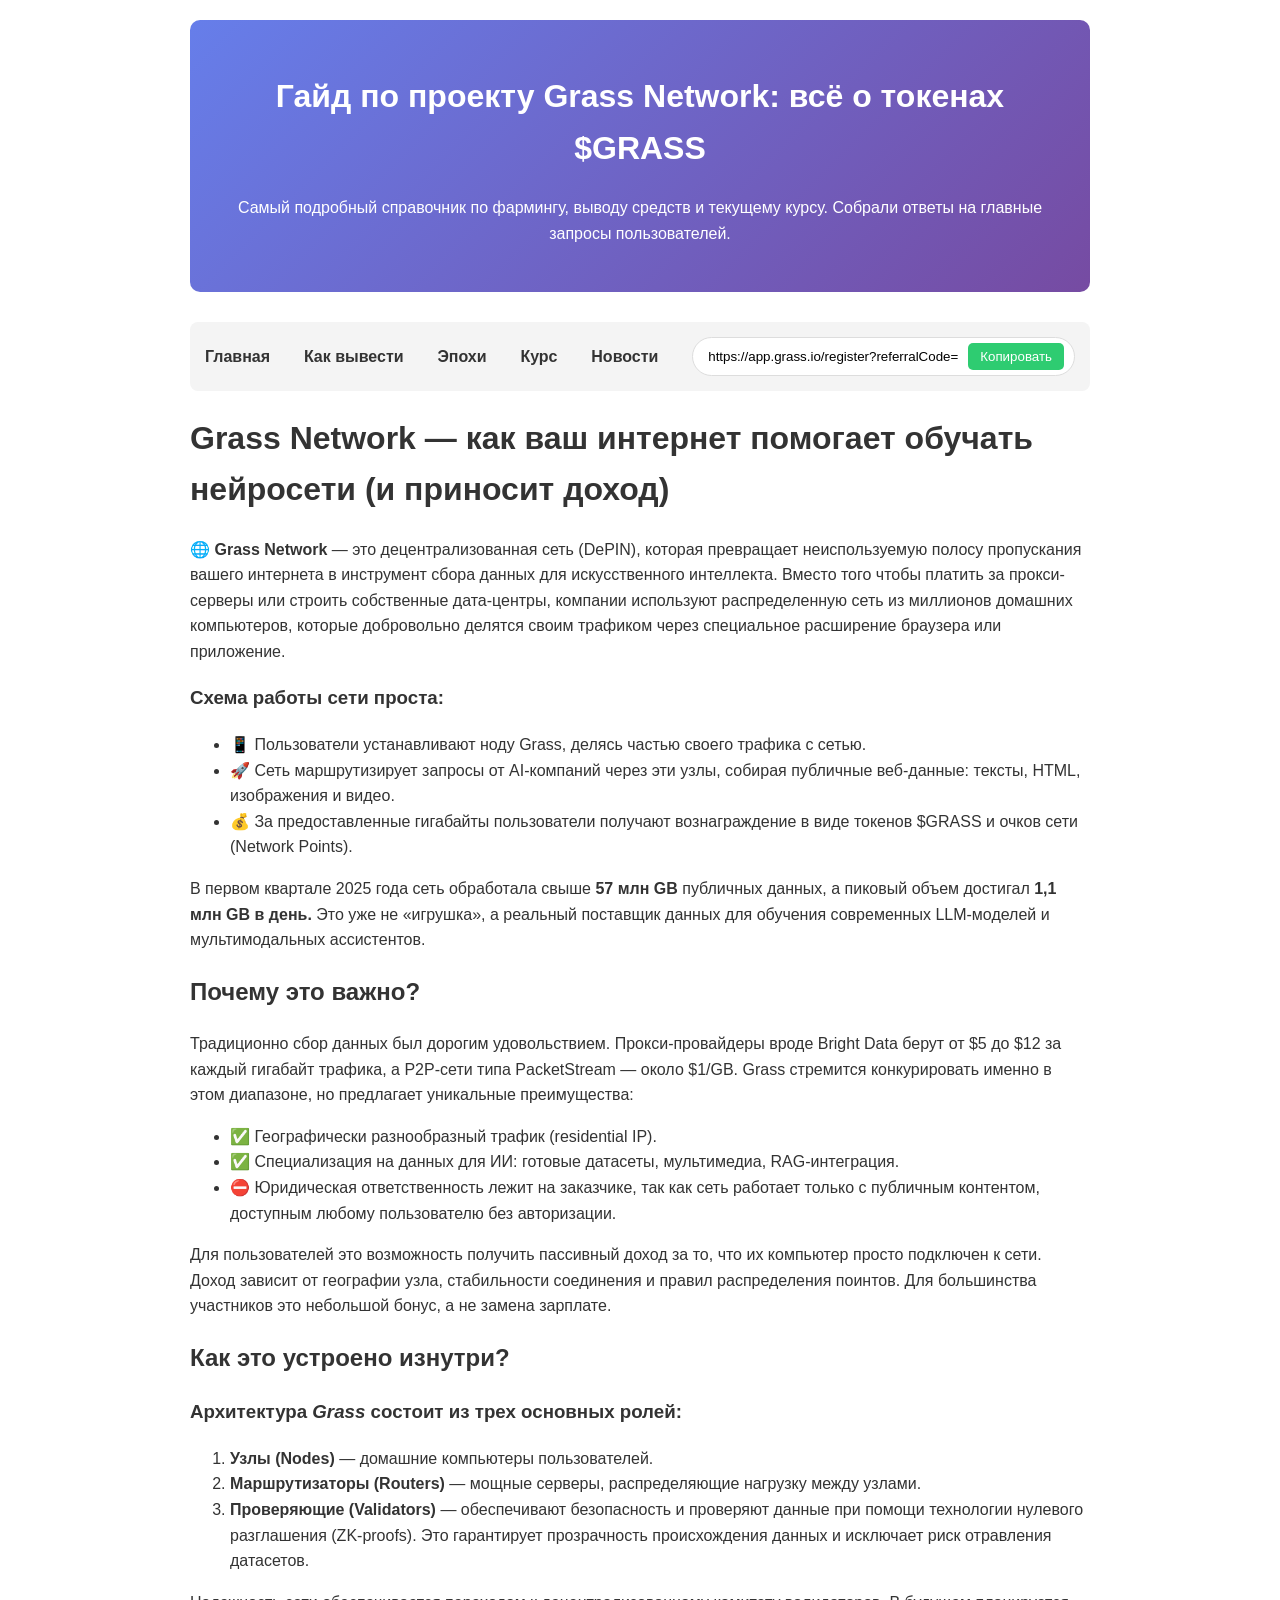
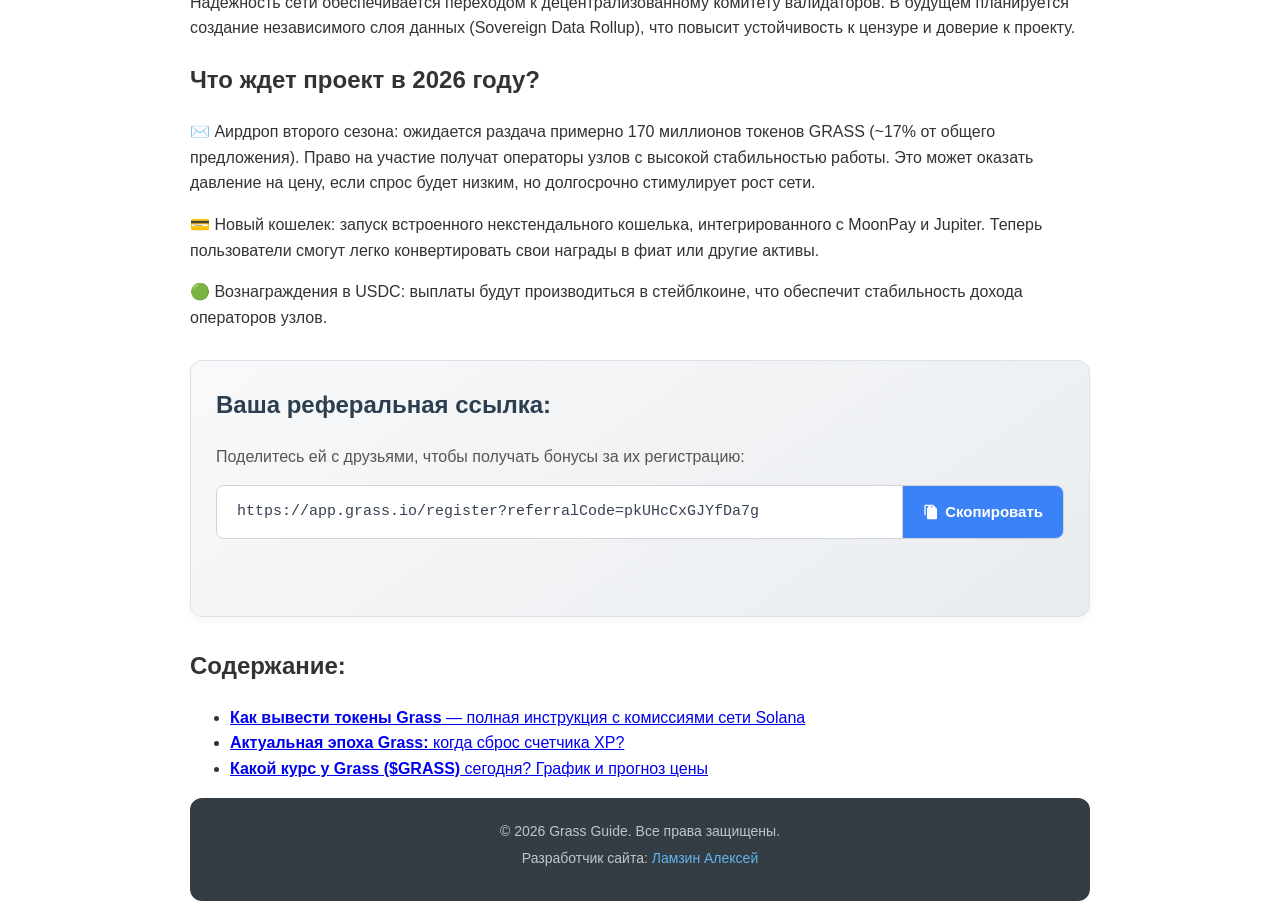
==== index.html @ 60b37aaf "Update index.html" ====
<!DOCTYPE html>
<html lang="ru">

<head>
    <meta charset="UTF-8">
    <meta name="google-site-verification" content="DreIq49ayPPqRNMv5y6Lme8d45ZgLvX6Es7sMyQ9TEw" />
    <meta name="viewport" content="width=device-width, initial-scale=1" />
    <meta name="description"
        content="Как вывести токены Grass ($GRASS), актуальная эпоха, курс монеты и свежие новости проекта. Подробный гайд с инструкциями.">
    <link rel="canonical" href="https://Laracoper.github.io/grass-guide/index.html">
    <!-- Open Graph / Facebook -->
    <meta property="og:type" content="website">
    <meta property="og:url" content="https://github.com/Laracoper/grass-guide.git/">
    <meta property="og:title" content="Grass Network: Полное руководство по токену GRASS">
    <meta property="og:image" content="./img/logo.png"> <!-- Убедитесь, что путь верный -->

    <!-- Twitter -->
    <meta property="twitter:card" content="summary_large_image">
    <meta property="twitter:url" content="https://github.com/Laracoper/grass-guide.git/">
    <meta property="twitter:title" content="Grass Network: Полное руководство по токену GRASS">
    <meta property="twitter:image" content="./img/logo.png">
    <title>Grass Network — как ваш интернет помогает обучать нейросети (и приносит доход)</title>
    <link rel="shortcut icon" href="img/icons/link-img.png" type="image/x-icon">
    <link rel="stylesheet" href="style.css">
</head>

<body>

    <!-- Хедер с логотипом -->
    <div class="hero-banner">
        <h1>Гайд по проекту Grass Network: всё о токенах $GRASS</h1>
        <p>Самый подробный справочник по фармингу, выводу средств и текущему курсу. Собрали ответы на главные запросы
            пользователей.</p>

    </div>

    <nav>
        <a href="/">Главная</a>
        <a href="how-to-withdraw.html">Как вывести</a>
        <a href="current-epoch.html">Эпохи</a>
        <a href="grass-rate.html">Курс</a>
        <a href="news.html">Новости</a>

        <div class="ref-nav-block">
            <input type="text" id="nav-ref-link-news" value="https://app.grass.io/register?referralCode=pkUHcCxGJYfDa7g"
                readonly>
            <button class="copy-btn-small" onclick="copyNewsRef()">Копировать</button>
        </div>
    </nav>

    <!-- контент -->
    <h1> Grass Network — как ваш интернет помогает обучать нейросети (и приносит доход)</h1>
    <p>🌐 <b>Grass Network</b> — это децентрализованная сеть (DePIN), которая превращает неиспользуемую полосу
        пропускания вашего интернета в инструмент сбора данных для искусственного интеллекта. Вместо того чтобы платить
        за прокси-серверы или строить собственные дата-центры, компании используют распределенную сеть из миллионов
        домашних компьютеров, которые добровольно делятся своим трафиком через специальное расширение браузера или
        приложение.</p>
    <h3>Схема работы сети проста:</h3>
    <ul>
        <li>📱 Пользователи устанавливают ноду Grass, делясь частью своего трафика с сетью.</li>
        <li>🚀 Сеть маршрутизирует запросы от AI-компаний через эти узлы, собирая публичные веб-данные: тексты, HTML,
            изображения и видео.</li>
        <li>💰 За предоставленные гигабайты пользователи получают вознаграждение в виде токенов $GRASS и очков сети
            (Network Points).</li>
    </ul>
    <p>В первом квартале 2025 года сеть обработала свыше <b>57 млн GB</b> публичных данных, а пиковый объем достигал
        <b>1,1 млн GB
            в день.</b> Это уже не «игрушка», а реальный поставщик данных для обучения современных LLM-моделей и
        мультимодальных
        ассистентов.
    </p>

    <h2>Почему это важно?</h2>
    <p>Традиционно сбор данных был дорогим удовольствием. Прокси-провайдеры вроде Bright Data берут от $5 до $12 за
        каждый гигабайт трафика, а P2P-сети типа PacketStream — около $1/GB. Grass стремится конкурировать именно в этом
        диапазоне, но предлагает уникальные преимущества:</p>
    <ul>
        <li>✅ Географически разнообразный трафик (residential IP).</li>
        <li>✅ Специализация на данных для ИИ: готовые датасеты, мультимедиа, RAG-интеграция.</li>
        <li>⛔ Юридическая ответственность лежит на заказчике, так как сеть работает только с публичным контентом,
            доступным любому пользователю без авторизации.</li>
    </ul>
    <p>Для пользователей это возможность получить пассивный доход за то, что их компьютер просто подключен к сети. Доход
        зависит от географии узла, стабильности соединения и правил распределения поинтов. Для большинства участников
        это небольшой бонус, а не замена зарплате.</p>

    <h2>Как это устроено изнутри?</h2>
    <h3>Архитектура <em>Grass</em> состоит из трех основных ролей:</h3>
    <ol>
        <li><b>Узлы (Nodes)</b> — домашние компьютеры пользователей.</li>
        <li><b>Маршрутизаторы (Routers)</b> — мощные серверы, распределяющие нагрузку между узлами.</li>
        <li><b>Проверяющие (Validators)</b> — обеспечивают безопасность и проверяют данные при помощи технологии
            нулевого разглашения (ZK-proofs). Это гарантирует прозрачность происхождения данных и исключает риск
            отравления датасетов.</li>
    </ol>
    <p>Надежность сети обеспечивается переходом к децентрализованному комитету валидаторов. В будущем планируется
        создание независимого слоя данных (Sovereign Data Rollup), что повысит устойчивость к цензуре и доверие к
        проекту.</p>
    <h2>Что ждет проект в 2026 году?</h2>
    <p>✉️ Аирдроп второго сезона: ожидается раздача примерно 170 миллионов токенов GRASS (~17% от общего предложения).
        Право на участие получат операторы узлов с высокой стабильностью работы. Это может оказать давление на цену,
        если спрос будет низким, но долгосрочно стимулирует рост сети.</p>
    <p>💳 Новый кошелек: запуск встроенного некстендального кошелька, интегрированного с MoonPay и Jupiter. Теперь
        пользователи смогут легко конвертировать свои награды в фиат или другие активы.</p>
    <p>🟢 Вознаграждения в USDC: выплаты будут производиться в стейблкоине, что обеспечит стабильность дохода операторов
        узлов.</p>

    <!-- Блок для автокопирования реферальной ссылки -->
    <section class="referral-block">
        <h2>Ваша реферальная ссылка:</h2>
        <p>Поделитесь ей с друзьями, чтобы получать бонусы за их регистрацию:</p>

        <div class="ref-link-container">
            <span id="referral-text"
                class="ref-link-text">https://app.grass.io/register?referralCode=pkUHcCxGJYfDa7g</span>
            <button id="copy-btn" class="btn-copy-main">
                <svg width="16" height="16" viewBox="0 0 24 24" fill="currentColor">
                    <path
                        d="M16 1H4c-1.1 0-2 .9-2 2v14h2V3h12V1zm3 4H8c-1.1 0-1.99.9-1.99 2L6 21c0 1.1.89 2 1.99 2H19c1.1 0 2-.9 2-2V7l-4-4z" />
                    <path d="M14 3v4h4V3h-4zm-6 0v4h4V3H8z" />
                </svg>
                Скопировать
            </button>
        </div>
        <p id="copy-status" class="status-message"></p>
    </section>

    <!-- содержание -->
    <h2>Содержание:</h2>
    <ul>
        <li><a href="how-to-withdraw.html"><strong>Как вывести токены Grass</strong> — полная инструкция с комиссиями
                сети Solana</a></li>
        <li><a href="current-epoch.html"><strong>Актуальная эпоха Grass:</strong> когда сброс счетчика XP?</a></li>
        <li><a href="grass-rate.html"><strong>Какой курс у Grass ($GRASS)</strong> сегодня? График и прогноз цены</a>
        </li>
    </ul>

    <footer class="site-footer">
        <div class="container">
            <small>© 2026 Grass Guide. Все права защищены.</small>
            <small>Разработчик сайта: <a href="https://github.com/Laracoper" target="_blank"
                    rel="noopener noreferrer">Ламзин Алексей</a></small>
        </div>
    </footer>

    <script>
        function copyNavRef() {
            const link = document.getElementById('nav-ref-link');
            link.select();
            document.execCommand('copy'); // Современный способ: navigator.clipboard.writeText(link.value);
            alert('Реферальная ссылка скопирована!');
        }
    </script>

    <script src="script.js"></script>
</body>

</html>
---- style.css ----
body {
    font-family: Arial, sans-serif;
    line-height: 1.6;
    max-width: 900px;
    margin: 0 auto;
    padding: 20px;
    color: #333;
}

/* Навигация */
nav {
    background: #f4f4f4;
    padding: 15px;
    margin-bottom: 20px;
    border-radius: 8px;
    display: flex;
    justify-content: space-between;
    align-items: center;
    gap: 15px;
    flex-wrap: wrap;
}
nav a {
    text-decoration: none;
    color: #333;
    font-weight: bold;
    transition: opacity 0.2s;
}
nav a:hover {
    opacity: 0.8;
}

/* Блок рефки в навбаре */
.ref-nav-block {
    display: flex;
    align-items: center;
    background: white;
    padding: 5px 10px;
    border-radius: 20px;
    border: 1px solid #ddd;
    font-size: 14px;
}
.ref-nav-block input {
    border: none;
    outline: none;
    width: 250px;
    padding: 5px;
}
.copy-btn-small {
    background: #2ecc71;
    color: white;
    border: none;
    padding: 6px 12px;
    cursor: pointer;
    border-radius: 5px;
    margin-left: 5px;
}

/* Главный баннер сверху */
.hero-banner {
    background: linear-gradient(135deg, #667eea 0%, #764ba2 100%);
    color: white;
    padding: 30px;
    border-radius: 10px;
    text-align: center;
    margin-bottom: 30px;
}
.hero-banner img {
    width: 80px;
    margin-bottom: 15px;
}

/* Карточки новостей */
.news-grid {
    display: grid;
    grid-template-columns: repeat(auto-fit, minmax(280px, 1fr));
    gap: 20px;
}
.news-card {
    border: 1px solid #e1e1e1;
    border-radius: 10px;
    overflow: hidden;
    box-shadow: 0 2px 5px rgba(0,0,0,0.05);
    transition: transform 0.2s, box-shadow 0.2s;
}
.news-card:hover {
    transform: translateY(-5px);
    box-shadow: 0 8px 15px rgba(0,0,0,0.1);
}
.news-card-img {
    height: 160px;
    object-fit: cover;
    width: 100%;
}
.news-card-body {
    padding: 15px;
}
.news-card-date {
    font-size: 12px;
    color: #888;
    margin-bottom: 5px;
}

/* Изображения внутри статей */
.article-img {
    width: 100%;
    border-radius: 8px;
    margin: 20px 0;
    box-shadow: 0 4px 8px rgba(0,0,0,0.1);
}

/* --- БЛОК РЕФЕРАЛЬНОЙ ССЫЛКИ --- */
.referral-block {
    background: linear-gradient(145deg, #f8f9fa, #e9ecef);
    border: 1px solid #dee2e6;
    border-radius: 12px;
    padding: 25px;
    margin: 30px 0;
    box-shadow: 0 4px 6px rgba(0, 0, 0, 0.03);
}

.referral-block h2 {
    color: #2c3e50;
    margin-top: 0;
}

.referral-block p {
    color: #555;
    font-size: 16px;
    line-height: 1.5;
}

/* Контейнер со ссылкой и кнопкой */
.ref-link-container {
    display: flex;
    align-items: center;
    gap: 10px;
    margin-bottom: 10px;
    background: white;
    border: 1px solid #d1d5db;
    border-radius: 8px;
    overflow: hidden;
    transition: box-shadow 0.2s, transform 0.1s;
}

.ref-link-container:hover {
    box-shadow: 0 2px 8px rgba(0,0,0,0.08);
    transform: translateY(-1px);
}

.ref-link-text {
    flex-grow: 1;
    padding: 14px 20px;
    font-family: 'Courier New', Courier, monospace;
    font-size: 15px;
    color: #374151;
    word-break: break-all;
    user-select: text;
    cursor: text;
    outline: none;
    border: none;
    background: transparent;
}

.btn-copy-main {
    flex-shrink: 0;
    display: flex;
    align-items: center;
    justify-content: center;
    gap: 6px;
    padding: 0 20px;
    height: 52px;
    background-color: #3b82f6; /* Синий цвет */
    color: white;
    font-weight: 600;
    font-size: 15px;
    border: none;
    border-left: 1px solid #d1d5db;
    cursor: pointer;
    transition: background-color 0.2s ease;
}

.btn-copy-main:hover {
    background-color: #2563eb; /* Темнее при наведении */
}

.btn-copy-main svg {
    transition: transform 0.2s;
}

.btn-copy-main:hover svg {
    transform: scale(1.1);
}

/* Сообщение "Успешно скопировано!" */
.status-message {
    min-height: 20px;
    font-size: 14px;
    text-align: right;
    color: transparent;
    transition: color 0.2s;
}

.status-message.success {
    color: #047857;
}

.status-message.error {
    color: #dc2626;
}

/* Темный футер */
.site-footer {
  background-color: #343c44; /* Очень тёмно-серый */
  color: rgba(255, 255, 255, 0.7); /* Полупрозрачный белый */
  padding: 1.5rem 0;
  border-radius: 12px;
}

.container {
  max-width: var(--max-content-width);
  margin: auto;
  text-align: center;
}

.site-footer small {
  display: block;
  font-size: 0.875em;
  line-height: 1.4;
  margin-bottom: 0.5rem;
}

.site-footer a {
  color: #63B3ED; /* Акцентный цвет (синий) */
  text-decoration: none;
  transition: color 0.2s;
}

.site-footer a:hover {
  color: #3182CE; /* Темнее при наведении */
}
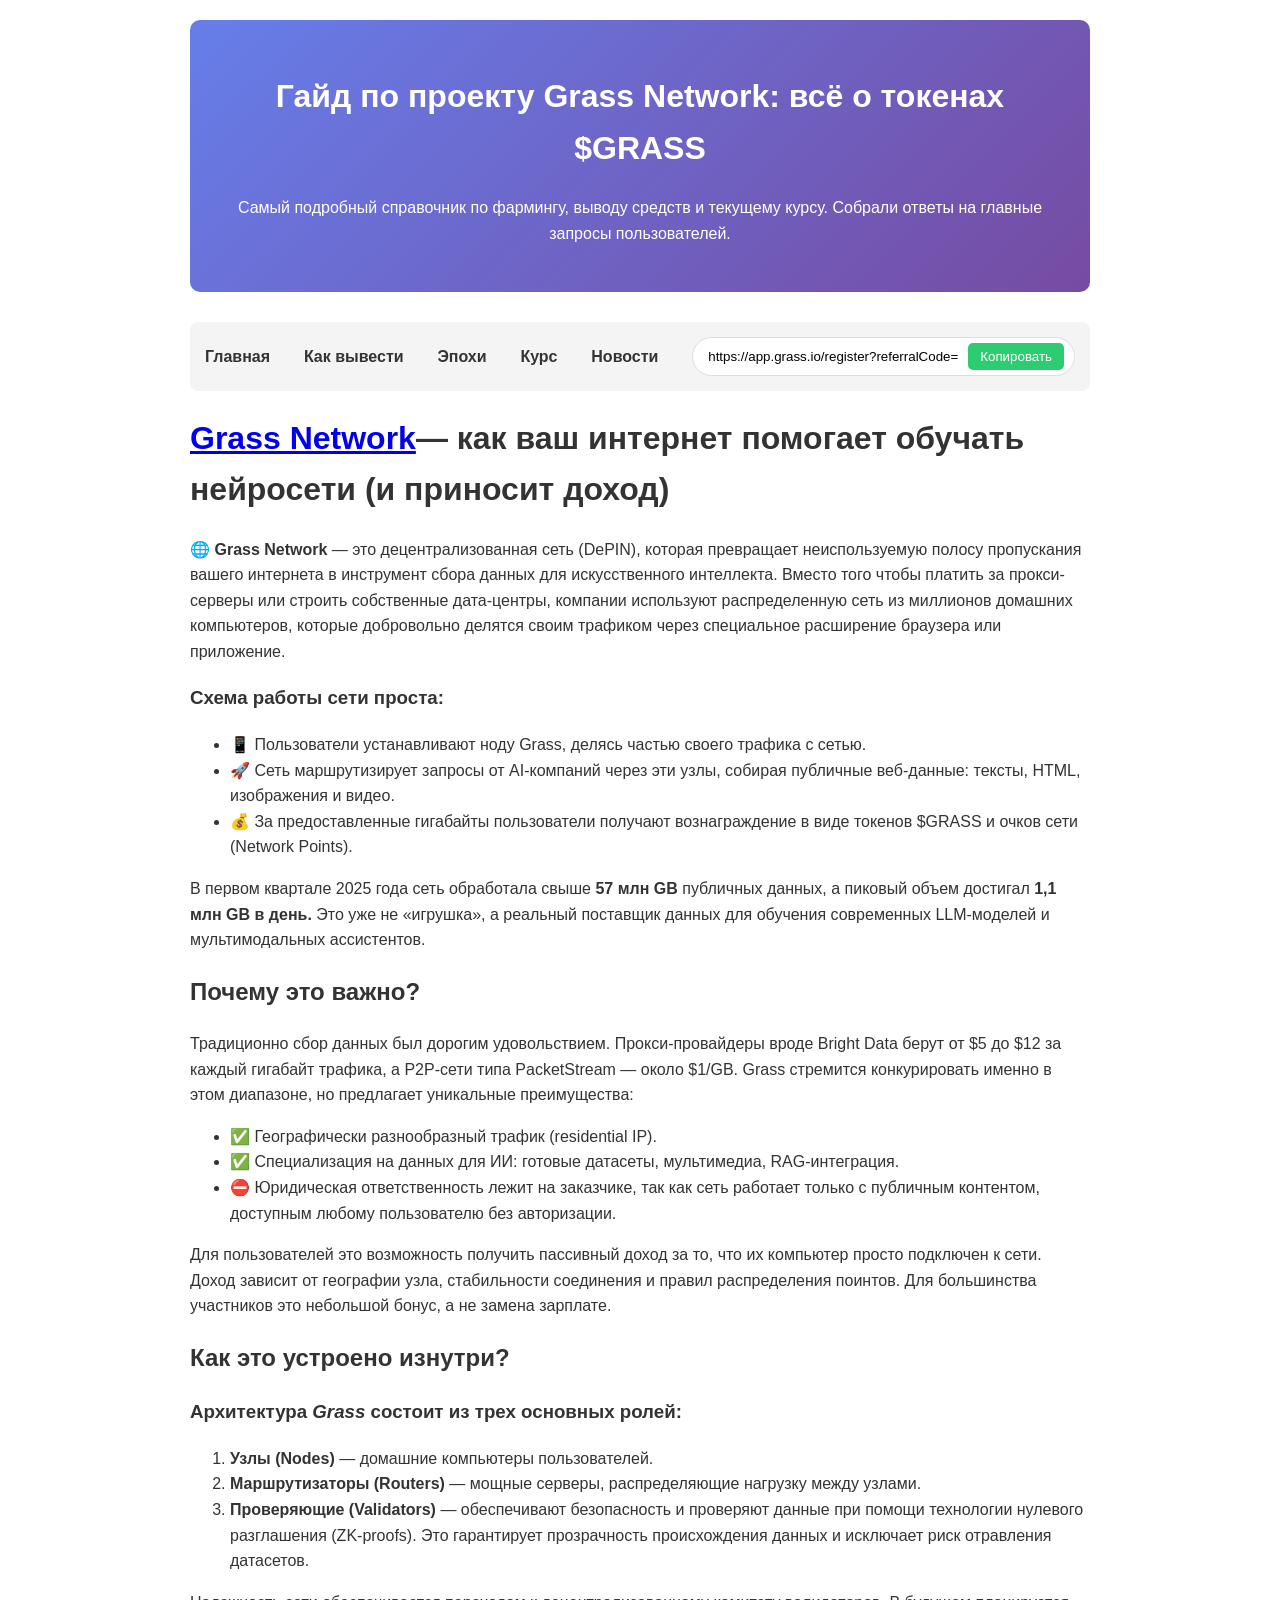
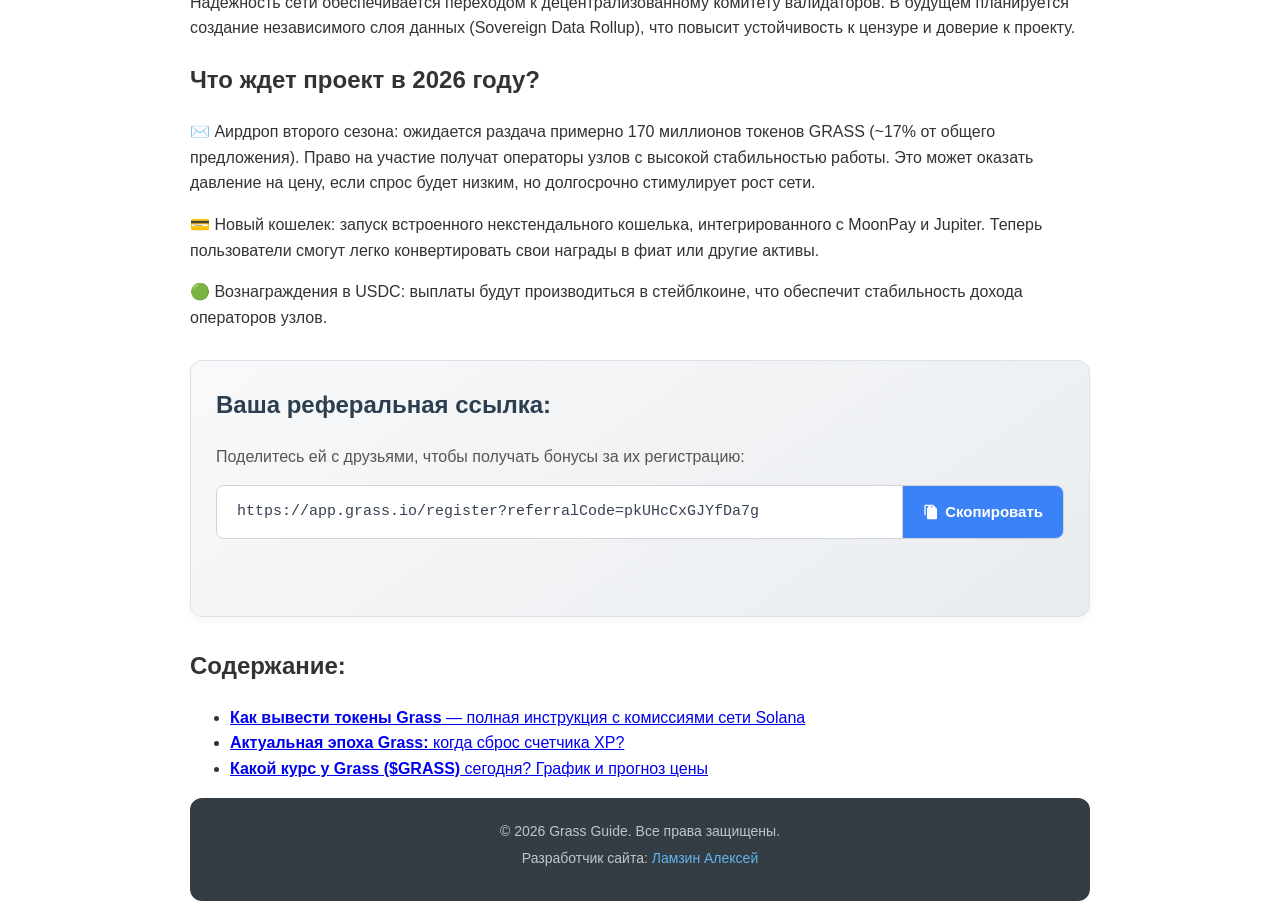
==== commit b561fc32: "Update index.html" ====
--- a/index.html
+++ b/index.html
@@ -35,11 +35,11 @@
     </div>
 
     <nav>
-        <a href="/">Главная</a>
-        <a href="how-to-withdraw.html">Как вывести</a>
-        <a href="current-epoch.html">Эпохи</a>
-        <a href="grass-rate.html">Курс</a>
-        <a href="news.html">Новости</a>
+        <a href="https://laracoper.github.io/grass-guide/">Главная</a>
+        <a href="https://laracoper.github.io/grass-guide/how-to-withdraw.html">Как вывести</a>
+        <a href="https://laracoper.github.io/grass-guide/current-epoch.html">Эпохи</a>
+        <a href="https://laracoper.github.io/grass-guide/grass-rate.html">Курс</a>
+        <a href="https://laracoper.github.io/grass-guide/news.html">Новости</a>
 
         <div class="ref-nav-block">
             <input type="text" id="nav-ref-link-news" value="https://app.grass.io/register?referralCode=pkUHcCxGJYfDa7g"
@@ -49,7 +49,7 @@
     </nav>
 
     <!-- контент -->
-    <h1> Grass Network — как ваш интернет помогает обучать нейросети (и приносит доход)</h1>
+    <h1> <a href="https://www.grass.io/" target="_blank">Grass Network</a>— как ваш интернет помогает обучать нейросети (и приносит доход)</h1>
     <p>🌐 <b>Grass Network</b> — это децентрализованная сеть (DePIN), которая превращает неиспользуемую полосу
         пропускания вашего интернета в инструмент сбора данных для искусственного интеллекта. Вместо того чтобы платить
         за прокси-серверы или строить собственные дата-центры, компании используют распределенную сеть из миллионов
@@ -128,10 +128,10 @@
     <!-- содержание -->
     <h2>Содержание:</h2>
     <ul>
-        <li><a href="how-to-withdraw.html"><strong>Как вывести токены Grass</strong> — полная инструкция с комиссиями
+        <li><a href="https://laracoper.github.io/grass-guide/how-to-withdraw.html"><strong>Как вывести токены Grass</strong> — полная инструкция с комиссиями
                 сети Solana</a></li>
-        <li><a href="current-epoch.html"><strong>Актуальная эпоха Grass:</strong> когда сброс счетчика XP?</a></li>
-        <li><a href="grass-rate.html"><strong>Какой курс у Grass ($GRASS)</strong> сегодня? График и прогноз цены</a>
+        <li><a href="https://laracoper.github.io/grass-guide/current-epoch.html"><strong>Актуальная эпоха Grass:</strong> когда сброс счетчика XP?</a></li>
+        <li><a href="https://laracoper.github.io/grass-guide/grass-rate.html"><strong>Какой курс у Grass ($GRASS)</strong> сегодня? График и прогноз цены</a>
         </li>
     </ul>
 
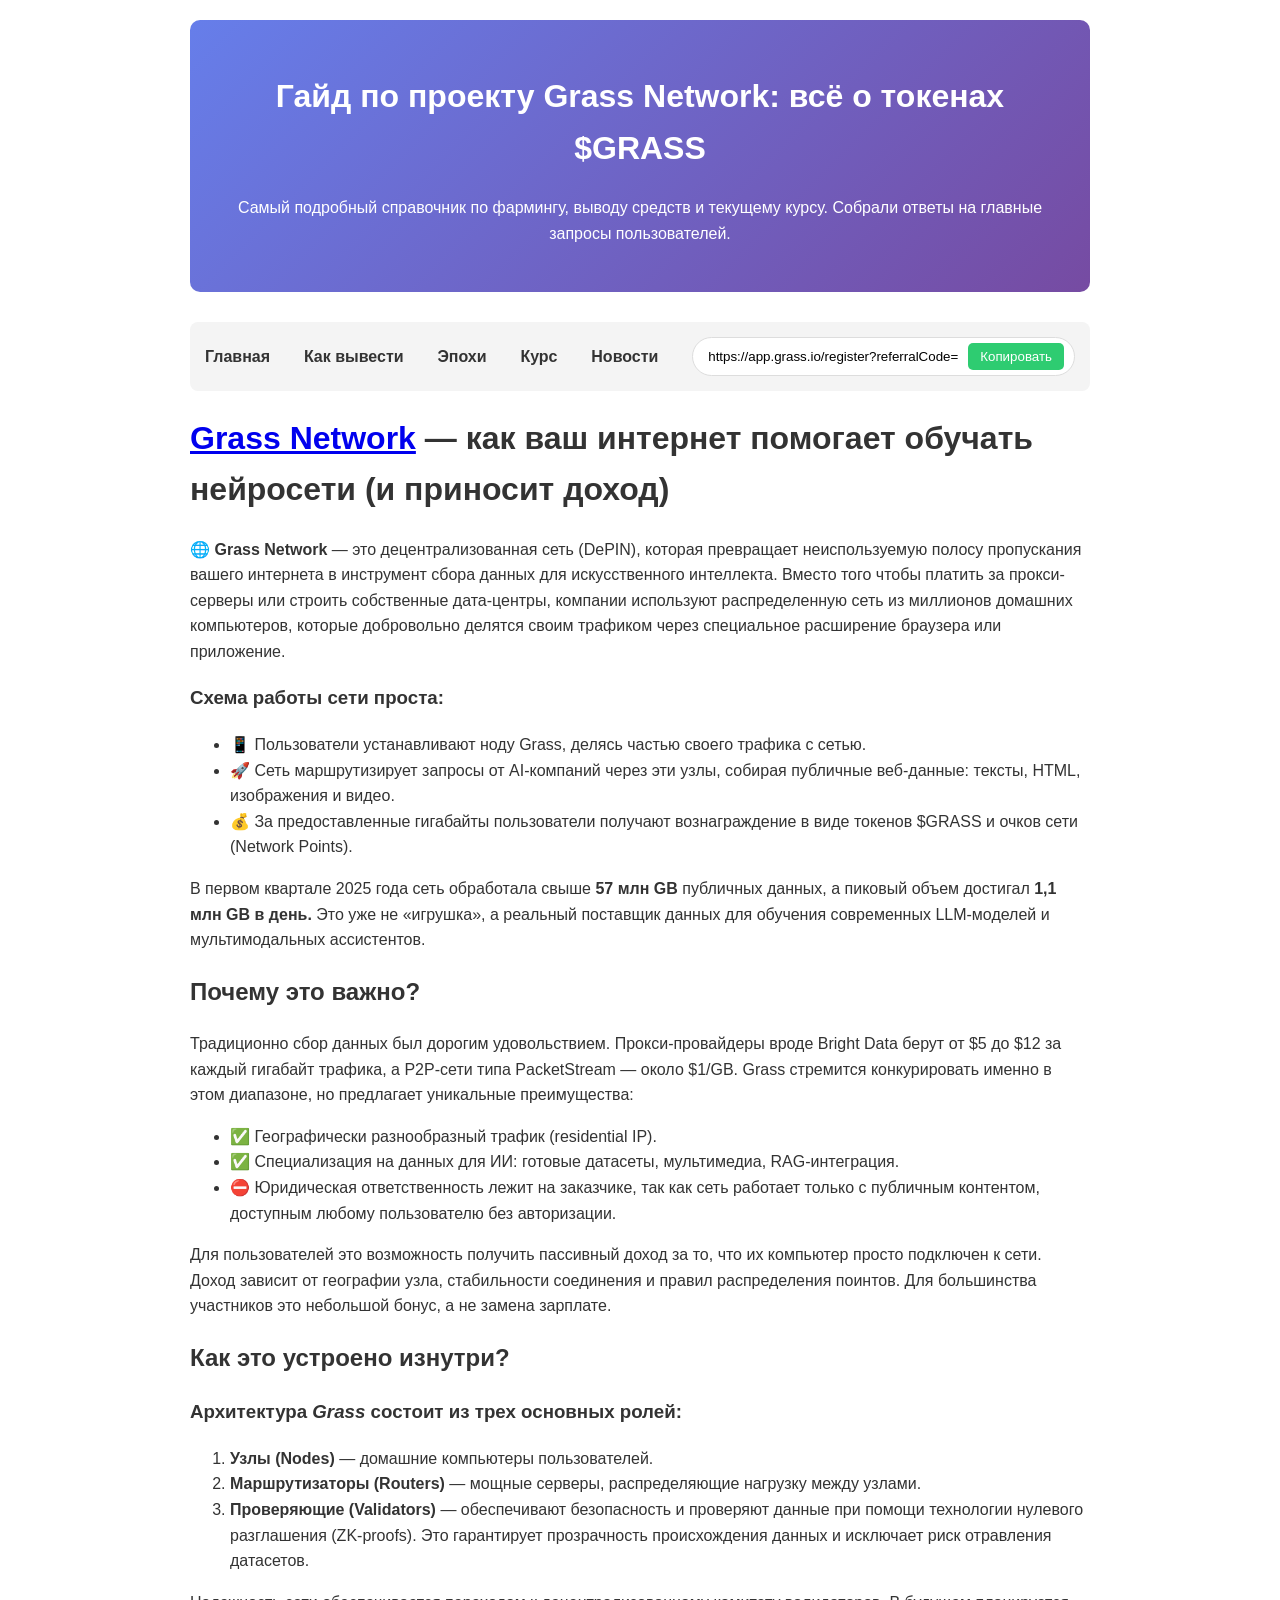
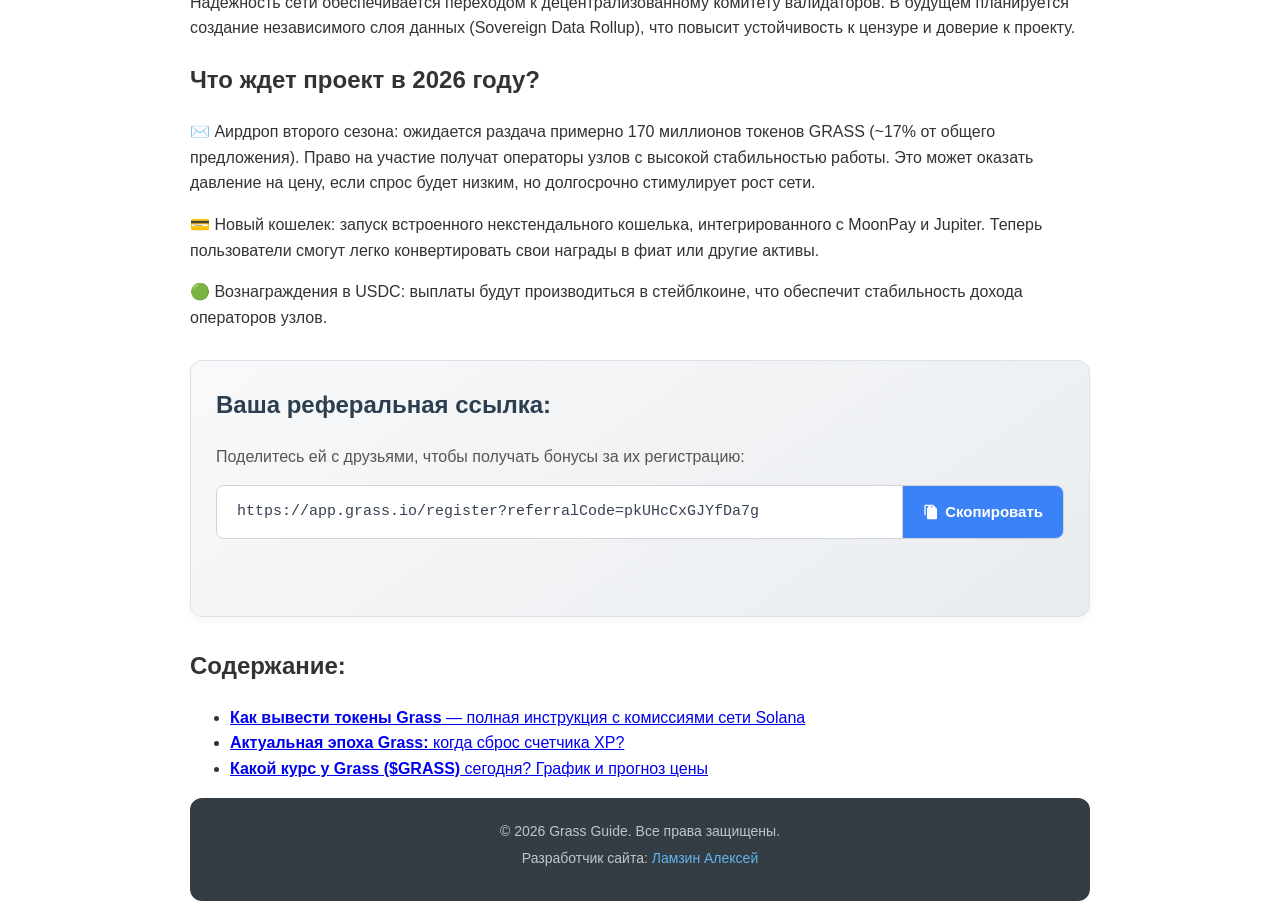
==== commit cee94950: "Update index.html" ====
--- a/index.html
+++ b/index.html
@@ -49,7 +49,7 @@
     </nav>
 
     <!-- контент -->
-    <h1> <a href="https://www.grass.io/" target="_blank">Grass Network</a>— как ваш интернет помогает обучать нейросети (и приносит доход)</h1>
+    <h1 id="grass-link"> <a href="https://www.grass.io/" target="_blank">Grass Network</a> — как ваш интернет помогает обучать нейросети (и приносит доход)</h1>
     <p>🌐 <b>Grass Network</b> — это децентрализованная сеть (DePIN), которая превращает неиспользуемую полосу
         пропускания вашего интернета в инструмент сбора данных для искусственного интеллекта. Вместо того чтобы платить
         за прокси-серверы или строить собственные дата-центры, компании используют распределенную сеть из миллионов
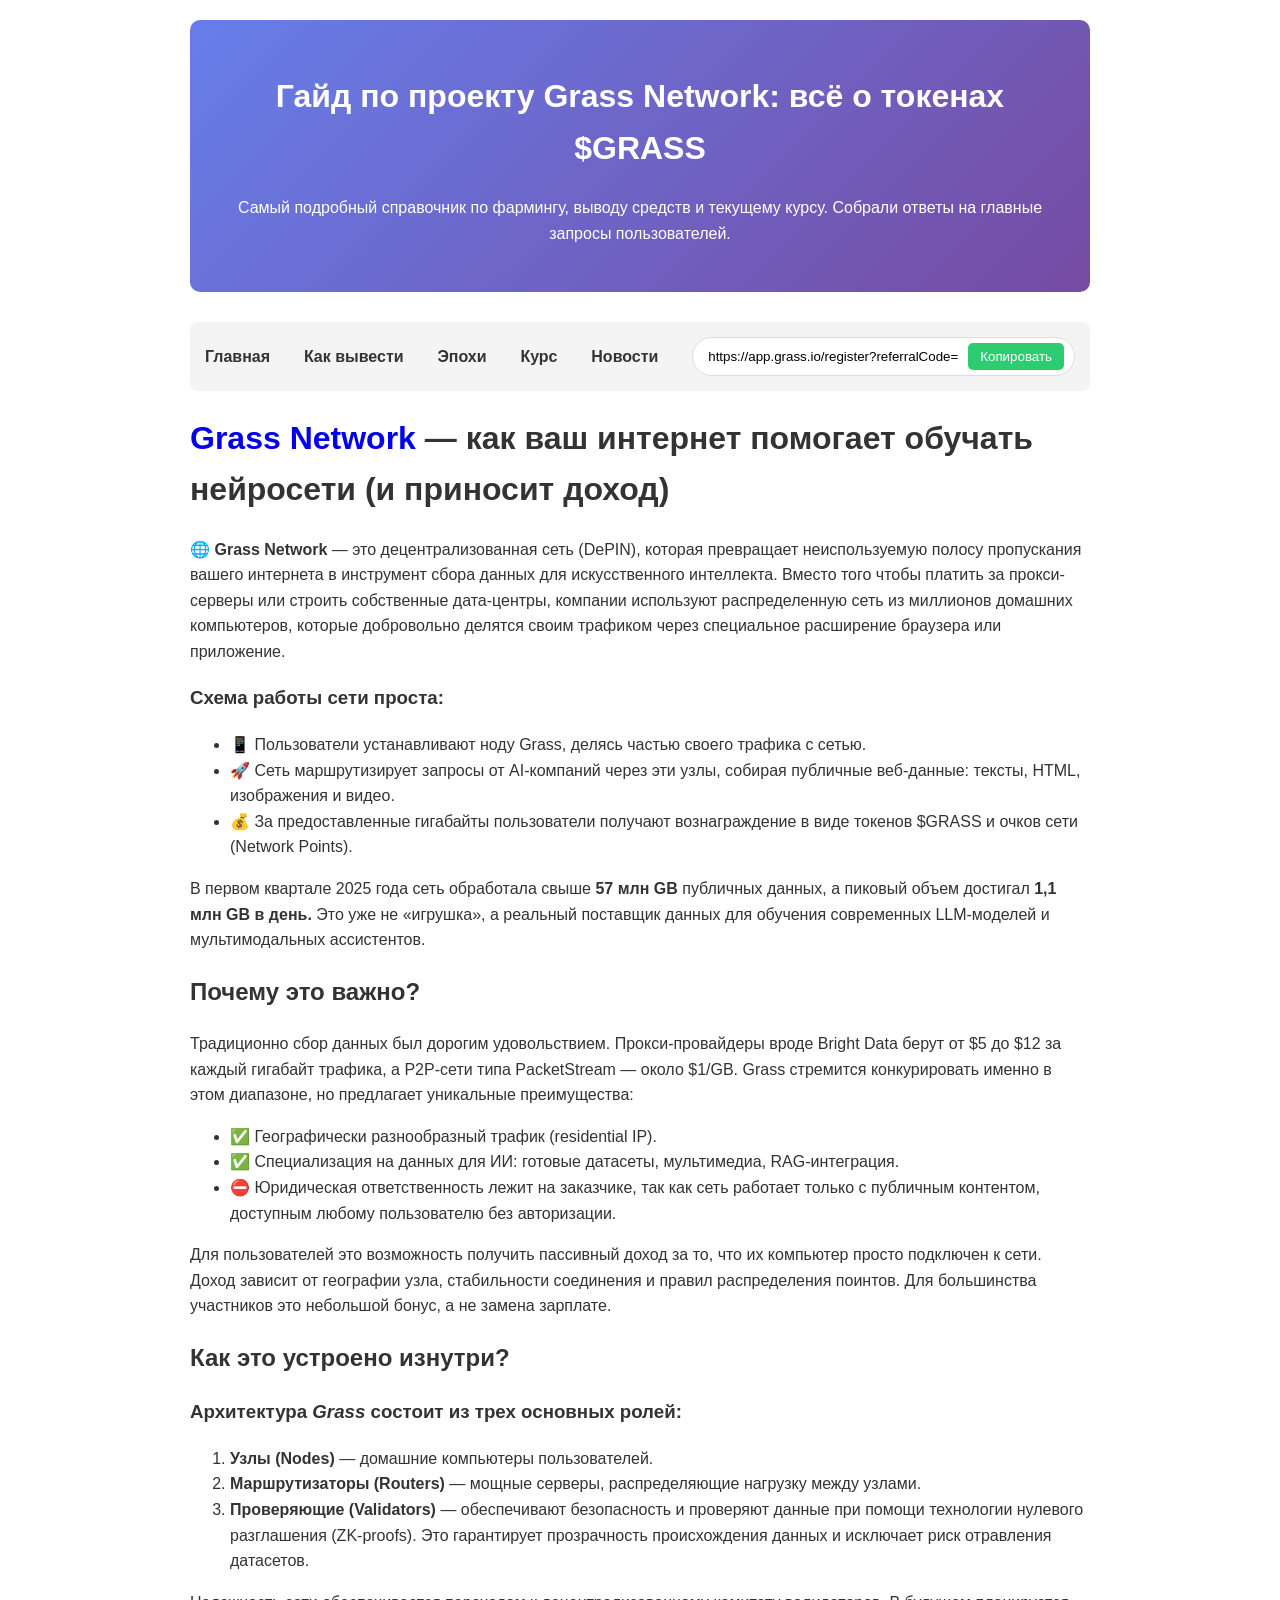
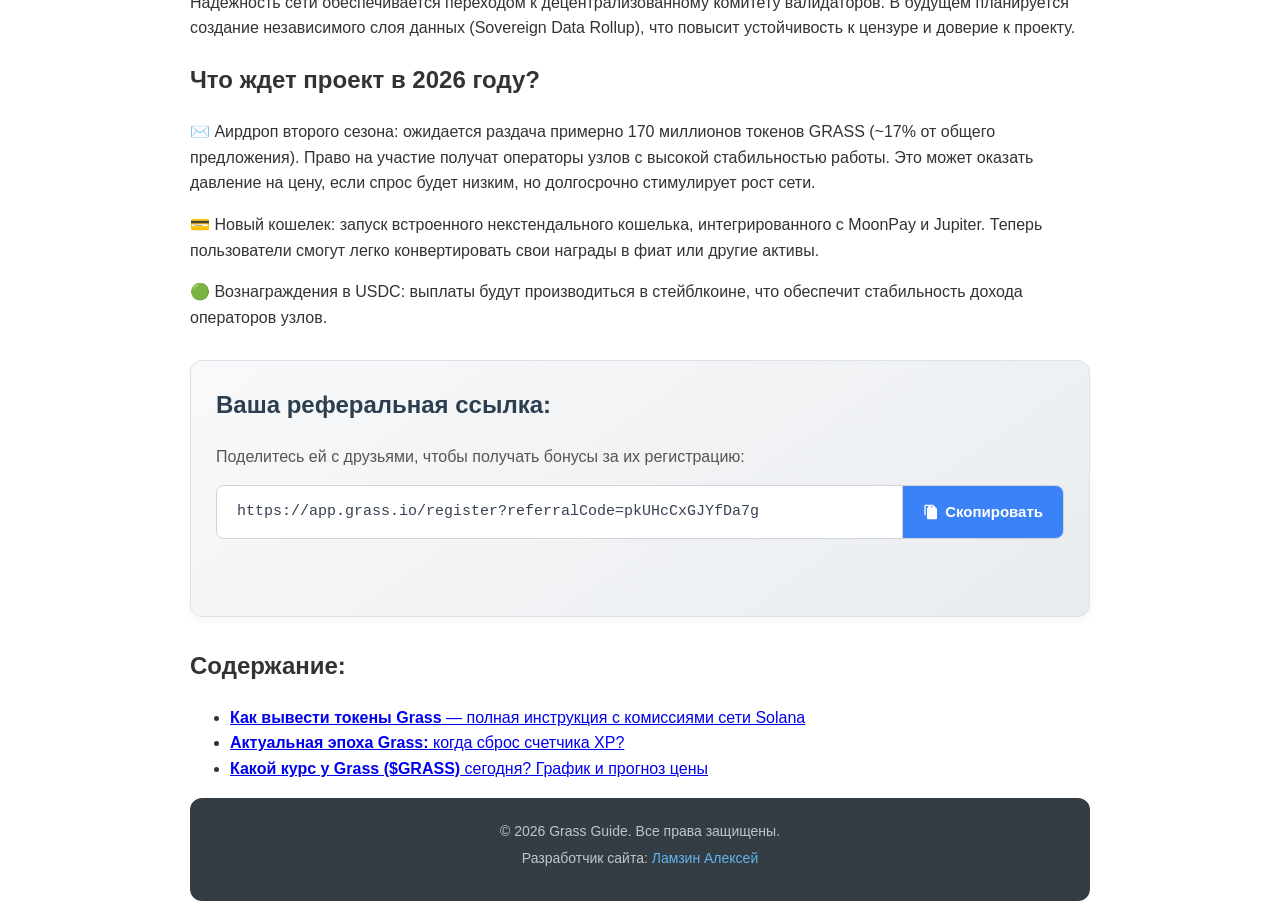
==== commit e8c33a4d: "Update index.html" ====
--- a/index.html
+++ b/index.html
@@ -49,7 +49,7 @@
     </nav>
 
     <!-- контент -->
-    <h1 id="grass-link"> <a href="https://www.grass.io/" target="_blank">Grass Network</a> — как ваш интернет помогает обучать нейросети (и приносит доход)</h1>
+    <h1> <a class="grass-link" href="https://www.grass.io/" target="_blank">Grass Network</a> — как ваш интернет помогает обучать нейросети (и приносит доход)</h1>
     <p>🌐 <b>Grass Network</b> — это децентрализованная сеть (DePIN), которая превращает неиспользуемую полосу
         пропускания вашего интернета в инструмент сбора данных для искусственного интеллекта. Вместо того чтобы платить
         за прокси-серверы или строить собственные дата-центры, компании используют распределенную сеть из миллионов
--- a/style.css
+++ b/style.css
@@ -237,4 +237,8 @@
 
 .site-footer a:hover {
   color: #3182CE; /* Темнее при наведении */
-}+}
+
+.grass-link{
+    text-decoration: none;
+}
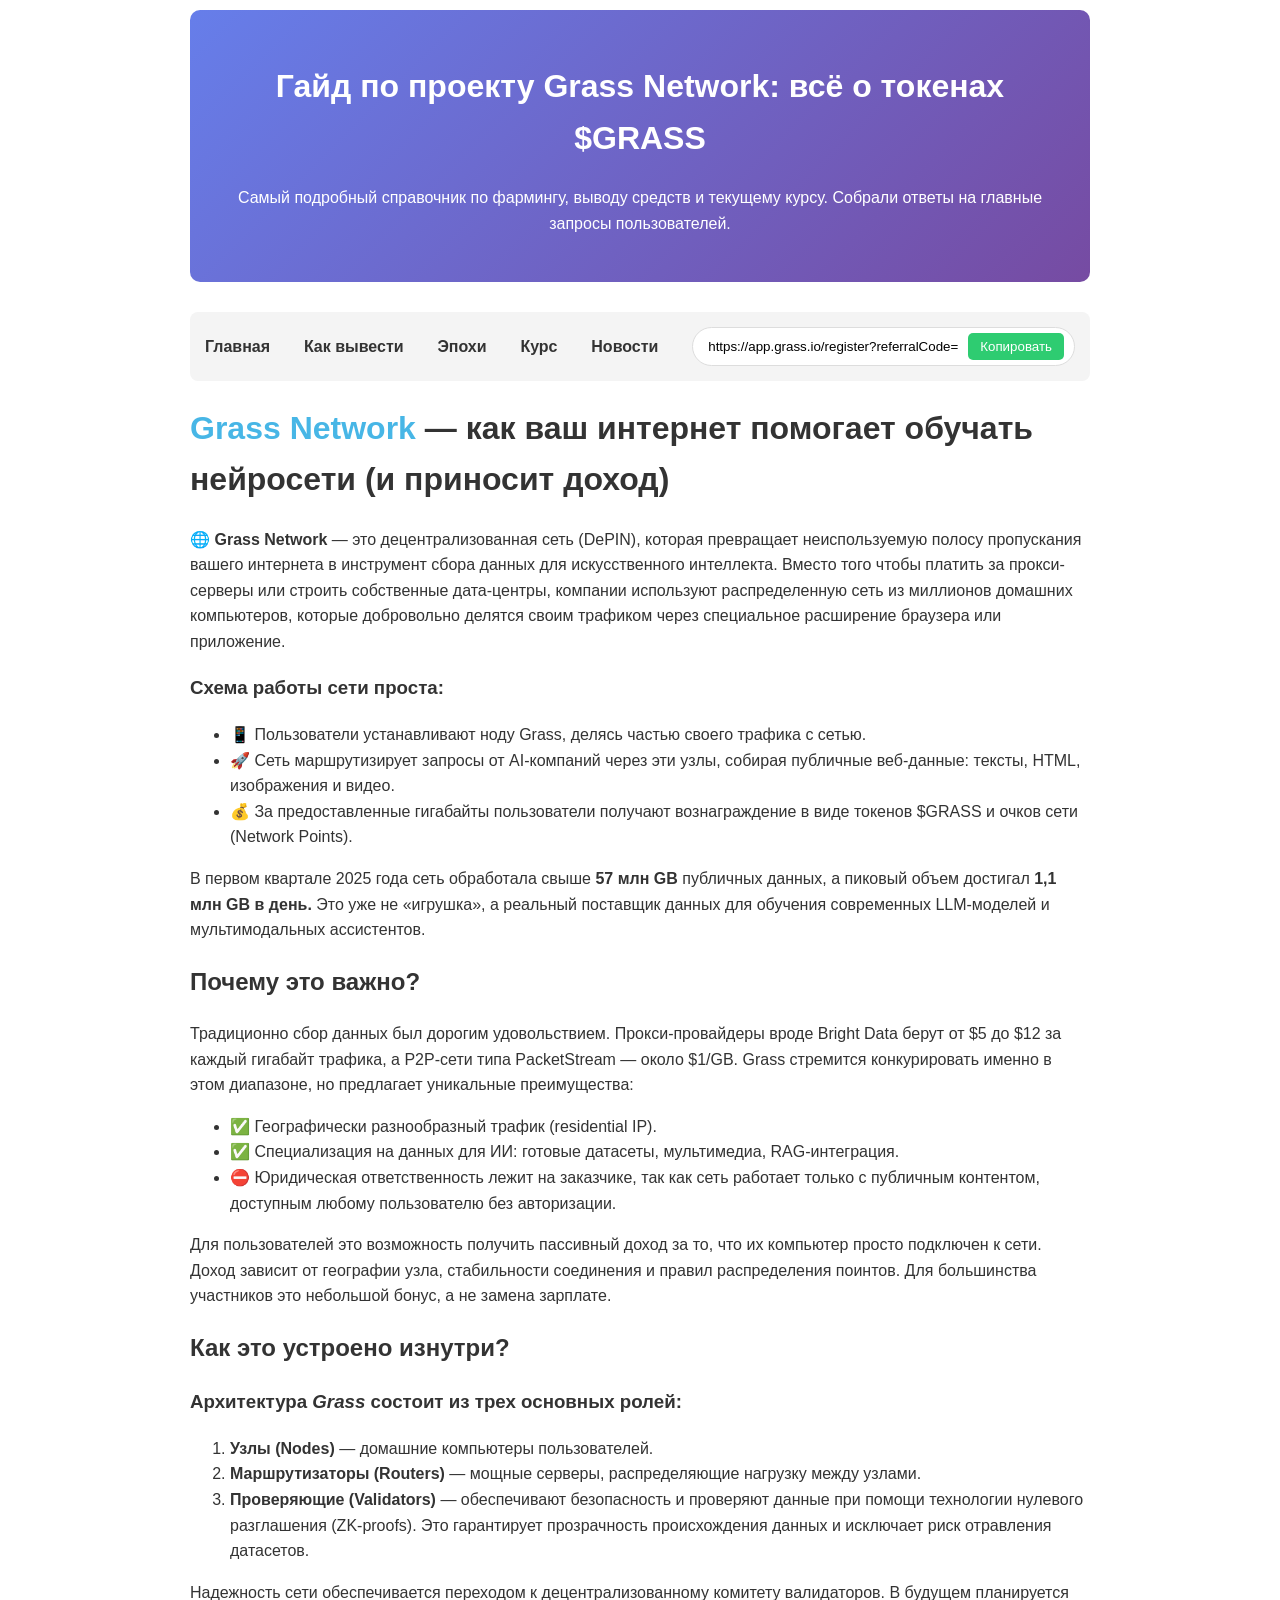
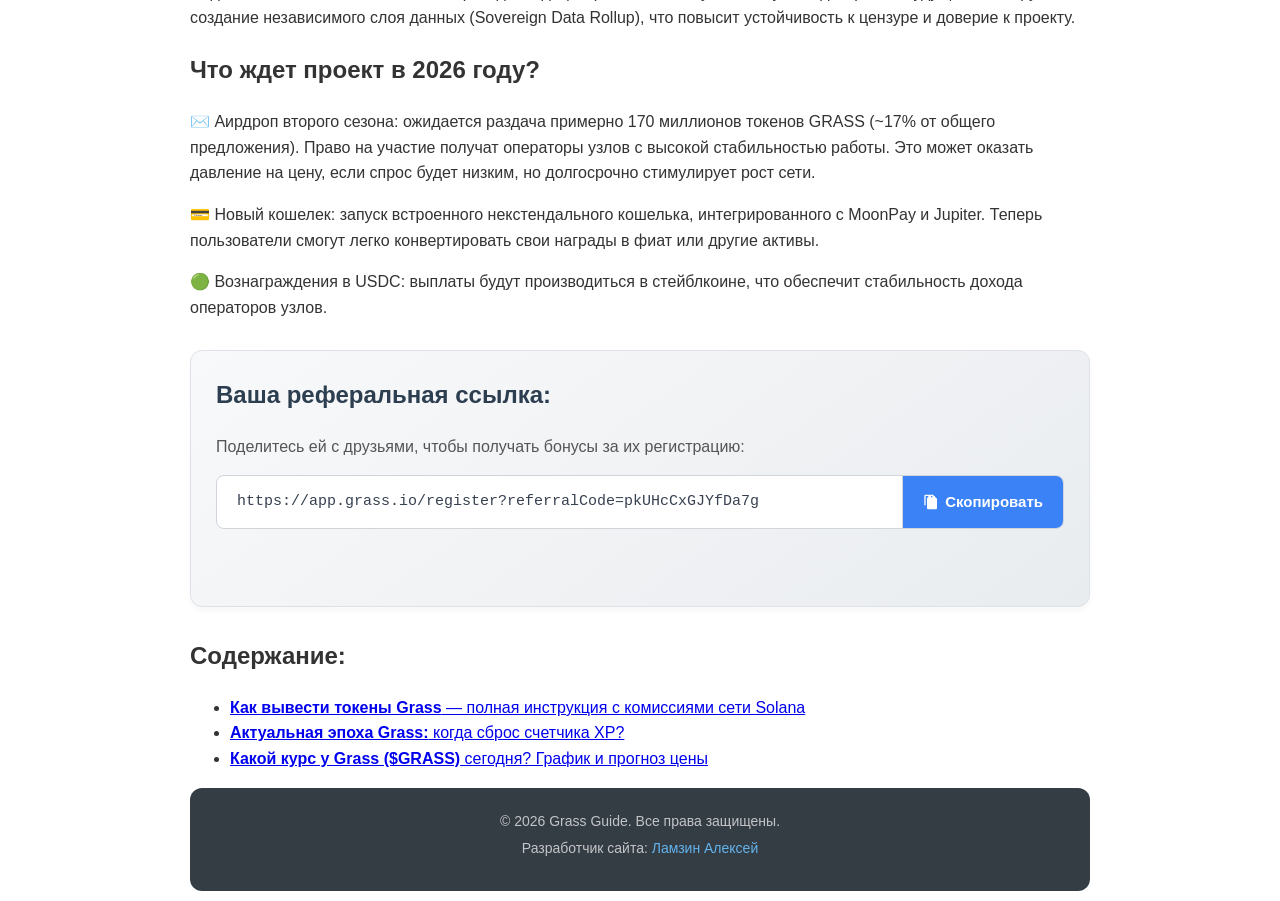
==== commit 05b35a99: "Update index.html" ====
--- a/index.html
+++ b/index.html
@@ -4,6 +4,7 @@
 <head>
     <meta charset="UTF-8">
     <meta name="google-site-verification" content="DreIq49ayPPqRNMv5y6Lme8d45ZgLvX6Es7sMyQ9TEw" />
+    <meta name="yandex-verification" content="7f40698a30c59e31" />
     <meta name="viewport" content="width=device-width, initial-scale=1" />
     <meta name="description"
         content="Как вывести токены Grass ($GRASS), актуальная эпоха, курс монеты и свежие новости проекта. Подробный гайд с инструкциями.">
@@ -20,8 +21,8 @@
     <meta property="twitter:title" content="Grass Network: Полное руководство по токену GRASS">
     <meta property="twitter:image" content="./img/logo.png">
     <title>Grass Network — как ваш интернет помогает обучать нейросети (и приносит доход)</title>
-    <link rel="shortcut icon" href="img/icons/link-img.png" type="image/x-icon">
-    <link rel="stylesheet" href="style.css">
+    <link rel="shortcut icon" href="https://laracoper.github.io/grass-guide/img/icons/link-img.png" type="image/x-icon">
+    <link rel="stylesheet" href="https://laracoper.github.io/grass-guide/style.css">
 </head>
 
 <body>
